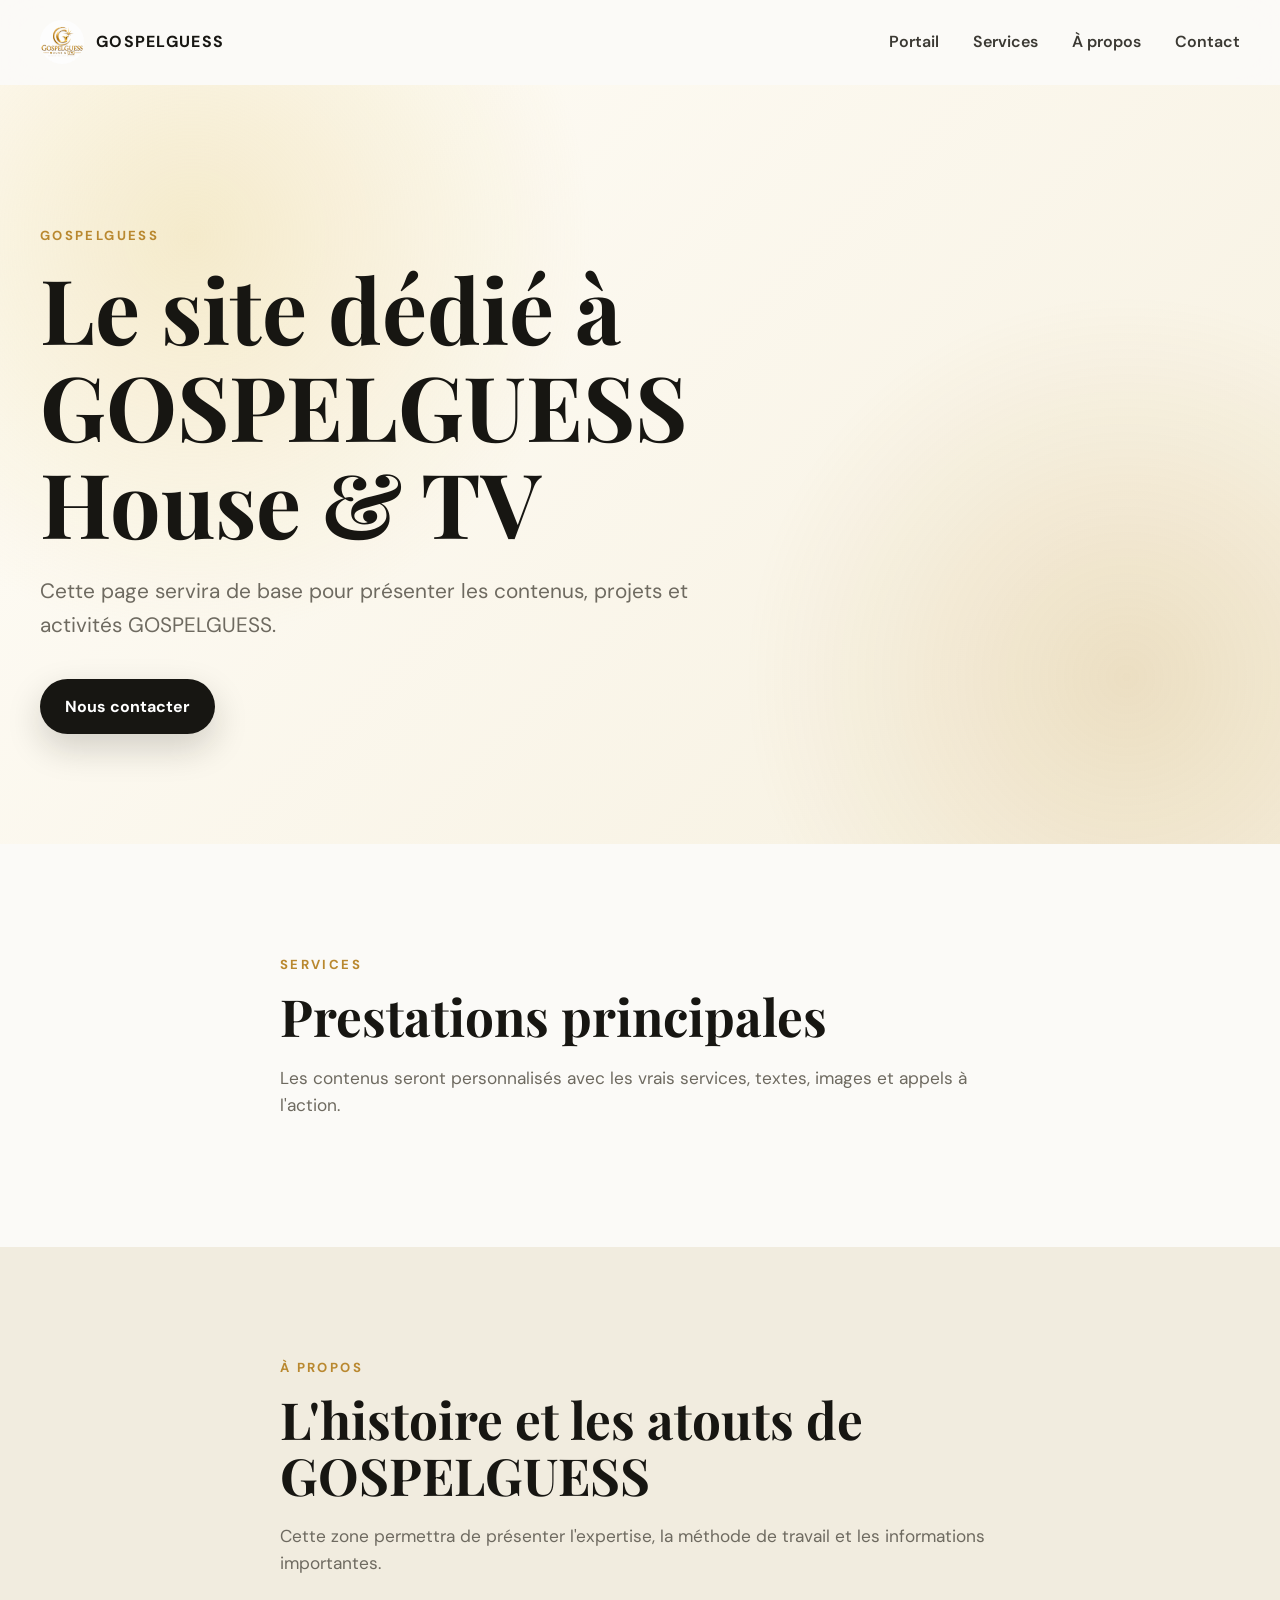
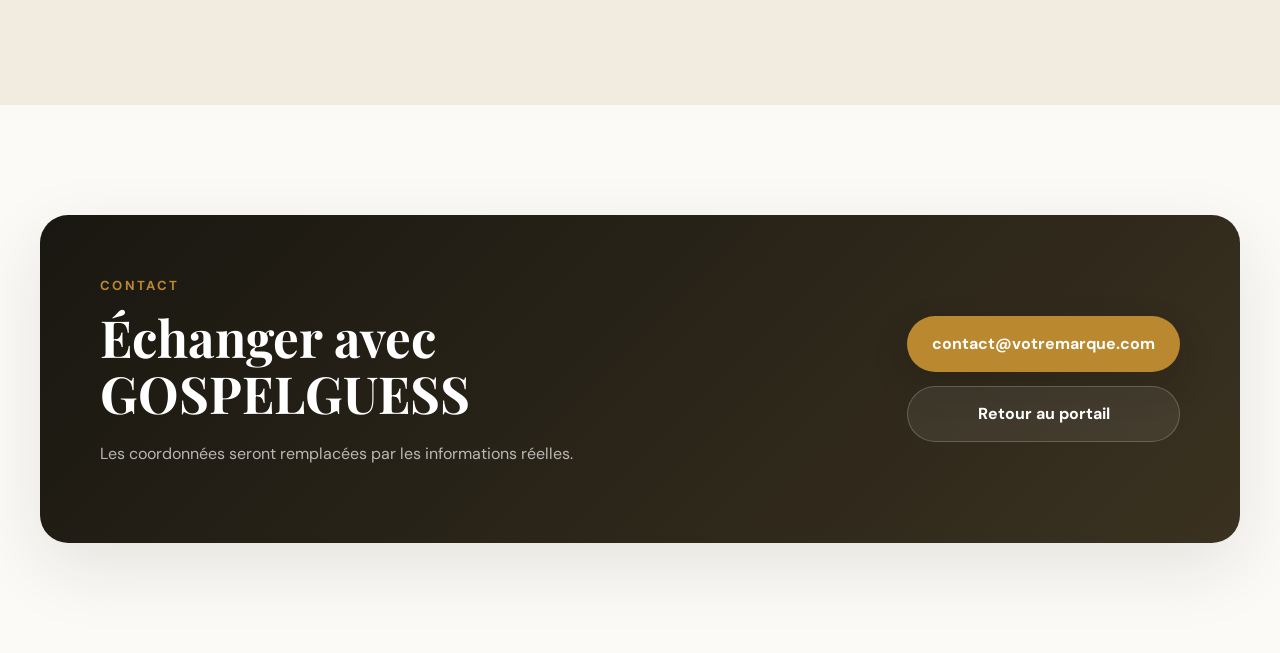
==== sites/gospelguess/index.html @ b6d214f9 "Initial version of Kwinda Group portal" ====
﻿<!DOCTYPE html>
<html lang="fr">
<head>
  <meta charset="UTF-8">
  <meta name="viewport" content="width=device-width, initial-scale=1.0">
  <meta name="description" content="Site vitrine GOSPELGUESS.">
  <title>GOSPELGUESS - Votre Marque</title>
  <link rel="preconnect" href="https://fonts.googleapis.com">
  <link rel="preconnect" href="https://fonts.gstatic.com" crossorigin>
  <link href="https://fonts.googleapis.com/css2?family=DM+Sans:wght@400;500;600;700&family=Playfair+Display:wght@600;700&display=swap" rel="stylesheet">
  <link rel="stylesheet" href="../../ressources/css/styles.css">
  <link rel="stylesheet" href="../fichiers-communs/styles-pages.css">
</head>
<body class="company-site">
  <header class="site-header"><div class="container header-inner"><a class="brand" href="../../index.html" aria-label="Retour au portail"><img src="../../logos/entreprise_7.png" alt="Logo GOSPELGUESS"><span>GOSPELGUESS</span></a><button class="menu-toggle" type="button" aria-label="Ouvrir le menu" aria-expanded="false"><span></span><span></span><span></span></button><nav class="main-nav" aria-label="Navigation principale"><a href="../../index.html">Portail</a><a href="#services">Services</a><a href="#apropos">À propos</a><a href="#contact">Contact</a></nav></div></header>
  <main>
    <section class="hero company-hero" id="accueil"><div class="container hero-content"><p class="eyebrow">GOSPELGUESS</p><h1>Le site dédié à GOSPELGUESS House & TV</h1><p class="hero-text">Cette page servira de base pour présenter les contenus, projets et activités GOSPELGUESS.</p><a class="button button-primary" href="#contact">Nous contacter</a></div></section>
    <section class="section" id="services"><div class="container section-heading"><p class="eyebrow">Services</p><h2>Prestations principales</h2><p>Les contenus seront personnalisés avec les vrais services, textes, images et appels à l'action.</p></div></section>
    <section class="about section" id="apropos"><div class="container section-heading"><p class="eyebrow">À propos</p><h2>L'histoire et les atouts de GOSPELGUESS</h2><p>Cette zone permettra de présenter l'expertise, la méthode de travail et les informations importantes.</p></div></section>
    <section class="contact section" id="contact"><div class="container contact-card"><div><p class="eyebrow">Contact</p><h2>Échanger avec GOSPELGUESS</h2><p>Les coordonnées seront remplacées par les informations réelles.</p></div><div class="contact-actions"><a class="button button-primary" href="mailto:contact@votremarque.com">contact@votremarque.com</a><a class="button button-secondary" href="../../index.html">Retour au portail</a></div></div></section>
  </main>
  <script src="../fichiers-communs/interactions-pages.js"></script>
</body>
</html>
---- ressources/css/styles.css ----
/* ================================
   VARIABLES
================================ */
:root {
  --background: #fbfaf7;
  --surface: #ffffff;
  --text: #171612;
  --muted: #6e6a60;
  --gold: #b9882f;
  --gold-light: #ead69a;
  --border: rgba(23, 22, 18, 0.10);
  --shadow: 0 24px 70px rgba(31, 25, 12, 0.10);
  --radius-lg: 28px;
  --radius-md: 20px;
  --container: 1200px;
}

/* ================================
   BASE
================================ */
* {
  box-sizing: border-box;
}

html {
  scroll-behavior: smooth;
}

body {
  margin: 0;
  background: var(--background);
  color: var(--text);
  font-family: "DM Sans", Arial, sans-serif;
  line-height: 1.6;
}

img {
  display: block;
  max-width: 100%;
}

a {
  color: inherit;
  text-decoration: none;
}

button,
input,
textarea {
  font: inherit;
}

.container {
  width: min(calc(100% - 40px), var(--container));
  margin-inline: auto;
}

.section {
  padding: 110px 0;
}

.eyebrow {
  margin: 0 0 14px;
  color: var(--gold);
  font-size: 0.82rem;
  font-weight: 700;
  letter-spacing: 0.18em;
  text-transform: uppercase;
}

h1,
h2,
h3,
p {
  margin-top: 0;
}

h1,
h2 {
  font-family: "Playfair Display", Georgia, serif;
  line-height: 1.08;
}

h1 {
  max-width: 850px;
  margin-bottom: 24px;
  font-size: clamp(3rem, 7vw, 6.4rem);
}

h2 {
  margin-bottom: 20px;
  font-size: clamp(2.2rem, 4vw, 4rem);
}

h3 {
  margin-bottom: 10px;
  font-size: 1.25rem;
}

/* ================================
   HEADER
================================ */
.site-header {
  position: sticky;
  top: 0;
  z-index: 50;
  border-bottom: 1px solid transparent;
  background: rgba(251, 250, 247, 0.84);
  backdrop-filter: blur(18px);
  transition: border-color 0.25s ease, box-shadow 0.25s ease;
}

.site-header.scrolled {
  border-color: var(--border);
  box-shadow: 0 10px 40px rgba(23, 22, 18, 0.05);
}

.header-inner {
  min-height: 84px;
  display: flex;
  align-items: center;
  justify-content: space-between;
  gap: 30px;
}

.brand,
.footer-brand {
  display: flex;
  align-items: center;
  gap: 12px;
  font-weight: 700;
  letter-spacing: 0.08em;
}

.brand img,
.footer-brand img {
  width: 44px;
  height: 44px;
}

.main-nav {
  display: flex;
  align-items: center;
  gap: 34px;
}

.main-nav a {
  position: relative;
  color: #3b3933;
  font-weight: 600;
}

.main-nav a::after {
  position: absolute;
  right: 0;
  bottom: -8px;
  left: 0;
  height: 2px;
  background: var(--gold);
  content: "";
  transform: scaleX(0);
  transform-origin: right;
  transition: transform 0.25s ease;
}

.main-nav a:hover::after {
  transform: scaleX(1);
  transform-origin: left;
}

.menu-toggle {
  display: none;
  width: 46px;
  height: 46px;
  padding: 11px;
  border: 1px solid var(--border);
  border-radius: 14px;
  background: var(--surface);
  cursor: pointer;
}

.menu-toggle span {
  display: block;
  height: 2px;
  margin: 5px 0;
  background: var(--text);
  transition: transform 0.25s ease, opacity 0.25s ease;
}

/* ================================
   HERO
================================ */
.hero {
  position: relative;
  min-height: 760px;
  display: grid;
  place-items: center;
  overflow: hidden;
  background:
    radial-gradient(circle at 15% 20%, rgba(234, 214, 154, 0.45), transparent 32%),
    radial-gradient(circle at 88% 78%, rgba(185, 136, 47, 0.18), transparent 30%),
    linear-gradient(135deg, #fffdf8 0%, #f6f0df 100%);
}

.hero-content {
  position: relative;
  z-index: 2;
  padding: 140px 0 110px;
}

.hero-text {
  max-width: 680px;
  margin-bottom: 38px;
  color: var(--muted);
  font-size: clamp(1.05rem, 2vw, 1.3rem);
}

.hero-decoration {
  position: absolute;
  border: 1px solid rgba(185, 136, 47, 0.22);
  border-radius: 50%;
}

.hero-decoration-one {
  width: 420px;
  height: 420px;
  right: -150px;
  top: 70px;
}

.hero-decoration-two {
  width: 220px;
  height: 220px;
  right: 140px;
  bottom: -75px;
}

.button {
  min-height: 54px;
  display: inline-flex;
  align-items: center;
  justify-content: center;
  padding: 14px 24px;
  border: 1px solid transparent;
  border-radius: 999px;
  font-weight: 700;
  transition: transform 0.25s ease, box-shadow 0.25s ease, background 0.25s ease;
}

.button:hover {
  transform: translateY(-3px);
}

.button-primary {
  background: var(--text);
  color: white;
  box-shadow: 0 14px 35px rgba(23, 22, 18, 0.18);
}

.button-primary:hover {
  background: var(--gold);
  box-shadow: 0 16px 38px rgba(185, 136, 47, 0.30);
}

.button-secondary {
  border-color: var(--border);
  background: white;
}

/* ================================
   PLATFORMS
================================ */
.section-heading {
  max-width: 720px;
  margin-bottom: 52px;
}

.section-heading > p:last-child {
  color: var(--muted);
  font-size: 1.08rem;
}

.platform-grid {
  display: grid;
  grid-template-columns: repeat(4, minmax(0, 1fr));
  gap: 18px;
}

.platform-card {
  overflow: hidden;
  border: 1px solid var(--border);
  border-radius: var(--radius-lg);
  background: var(--surface);
  box-shadow: 0 14px 45px rgba(23, 22, 18, 0.05);
  transition: transform 0.3s ease, box-shadow 0.3s ease;
}

.platform-card:hover {
  transform: translateY(-10px);
  box-shadow: var(--shadow);
}

.platform-visual {
  min-height: 225px;
  display: grid;
  place-items: center;
  padding: 34px;
}

.platform-visual img {
  width: 125px;
  height: 125px;
}

.visual-gold {
  background: linear-gradient(135deg, #a87826, #edce7a);
}

.visual-cream {
  background: linear-gradient(135deg, #f0db8a, #fff8dc);
}

.visual-sand {
  background: linear-gradient(135deg, #ddcba5, #f4ead4);
}

.visual-blue {
  background: linear-gradient(135deg, #70d8f2, #d9f7ff);
}

.visual-green {
  background: linear-gradient(135deg, #9fd6b0, #e7f7ec);
}

.platform-content {
  padding: 24px;
}

.platform-number {
  display: inline-block;
  margin-bottom: 16px;
  color: var(--gold);
  font-size: 0.8rem;
  font-weight: 700;
  letter-spacing: 0.15em;
}

.platform-content p {
  min-height: 78px;
  color: var(--muted);
}

.platform-link {
  display: inline-flex;
  gap: 8px;
  align-items: center;
  font-weight: 700;
}

.platform-card:hover .platform-link span {
  transform: translateX(5px);
}

.platform-link span {
  transition: transform 0.25s ease;
}

/* ================================
   ABOUT
================================ */
.about {
  background: #f1ecdf;
}

.about-grid {
  display: grid;
  grid-template-columns: 0.9fr 1.1fr;
  gap: 90px;
  align-items: center;
}

.about-visual {
  position: relative;
  min-height: 520px;
}

.about-shape-main {
  position: absolute;
  inset: 10px 50px 60px 0;
  display: grid;
  place-items: center;
  border-radius: 45% 45% 18% 45%;
  background: linear-gradient(145deg, #1c1a16, #3b3425);
  box-shadow: var(--shadow);
}

.about-shape-main img {
  width: 190px;
  filter: brightness(0) invert(1);
}

.about-shape-small {
  position: absolute;
  right: 0;
  bottom: 0;
  width: 190px;
  height: 190px;
  border: 14px solid #f1ecdf;
  border-radius: 50%;
  background: linear-gradient(135deg, #d5a449, #f5de9c);
}

.about-content > p:not(.eyebrow) {
  max-width: 650px;
  color: var(--muted);
  font-size: 1.08rem;
}

.feature-list {
  display: grid;
  gap: 18px;
  margin-top: 35px;
}

.feature {
  display: grid;
  grid-template-columns: 46px 1fr;
  gap: 16px;
  align-items: start;
  padding: 18px;
  border: 1px solid rgba(23, 22, 18, 0.08);
  border-radius: 18px;
  background: rgba(255, 255, 255, 0.55);
}

.feature > span {
  width: 40px;
  height: 40px;
  display: grid;
  place-items: center;
  border-radius: 50%;
  background: var(--text);
  color: white;
  font-weight: 700;
}

.feature h3,
.feature p {
  margin-bottom: 0;
}

.feature p {
  color: var(--muted);
}

/* ================================
   FOUNDER
================================ */
.founder {
  background: #fffdf8;
}

.founder-grid {
  display: grid;
  grid-template-columns: minmax(320px, 0.9fr) 1.1fr;
  gap: 90px;
  align-items: center;
}

.founder-photo {
  position: relative;
  max-width: 520px;
  padding: 18px;
  border-radius: 48% 48% 22px 22px;
  background: linear-gradient(145deg, #e6cf9f, #b98230);
  box-shadow: var(--shadow);
}

.founder-photo::after {
  content: "";
  position: absolute;
  right: -24px;
  bottom: -24px;
  width: 120px;
  height: 120px;
  border: 10px solid #fffdf8;
  border-radius: 50%;
  background: #1c1a16;
}

.founder-photo img {
  position: relative;
  z-index: 1;
  width: 100%;
  aspect-ratio: 4 / 5;
  border-radius: calc(48% - 10px) calc(48% - 10px) 12px 12px;
  object-fit: cover;
  object-position: center top;
}

.founder-content > p:not(.eyebrow) {
  max-width: 670px;
  color: var(--muted);
  font-size: 1.05rem;
}

.founder-content .founder-lead {
  color: var(--text);
  font-size: 1.18rem;
}

.founder-content .founder-title {
  margin-top: -8px;
  color: #a06f27;
  font-weight: 700;
  letter-spacing: 0.02em;
}

.founder-content blockquote {
  margin: 32px 0 0;
  padding: 20px 0 20px 24px;
  border-left: 3px solid var(--gold);
  color: var(--text);
  font-family: "Playfair Display", serif;
  font-size: clamp(1.2rem, 2vw, 1.55rem);
  line-height: 1.5;
}

/* ================================
   CONTACT
================================ */
.contact-card {
  display: flex;
  align-items: center;
  justify-content: space-between;
  gap: 50px;
  padding: 60px;
  border-radius: var(--radius-lg);
  background: linear-gradient(135deg, #191711, #3a3120);
  color: white;
  box-shadow: var(--shadow);
}

.contact-card > div:first-child {
  max-width: 650px;
}

.contact-card p:not(.eyebrow) {
  color: rgba(255, 255, 255, 0.68);
}

.contact-actions {
  display: flex;
  flex-direction: column;
  gap: 14px;
  align-items: stretch;
  min-width: 250px;
}

.contact-card .button-primary {
  background: var(--gold);
}

.contact-card .button-secondary {
  border-color: rgba(255, 255, 255, 0.20);
  background: rgba(255, 255, 255, 0.07);
  color: white;
}

/* ================================
   FOOTER
================================ */
.site-footer {
  padding: 34px 0;
  border-top: 1px solid var(--border);
}

.footer-inner {
  display: flex;
  align-items: center;
  justify-content: space-between;
  gap: 24px;
}

.footer-inner p {
  margin: 0;
  color: var(--muted);
  font-size: 0.92rem;
}

/* ================================
   REVEAL ANIMATION
================================ */
.reveal {
  opacity: 0;
  transform: translateY(24px);
  transition: opacity 0.7s ease, transform 0.7s ease;
}

.reveal.visible {
  opacity: 1;
  transform: translateY(0);
}

/* ================================
   RESPONSIVE
================================ */

@media (max-width: 1250px) {
  .platform-grid {
    grid-template-columns: repeat(2, 1fr);
  }
}

@media (max-width: 1050px) {
  .platform-grid {
    grid-template-columns: repeat(2, 1fr);
  }

  .about-grid {
    grid-template-columns: 1fr;
    gap: 55px;
  }

  .founder-grid {
    grid-template-columns: 1fr;
    gap: 55px;
  }

  .founder-photo {
    width: min(100%, 520px);
    margin: 0 auto;
  }

  .about-visual {
    min-height: 430px;
  }

  .contact-card {
    align-items: flex-start;
    flex-direction: column;
  }

  .contact-actions {
    width: 100%;
  }
}

@media (max-width: 760px) {
  .section {
    padding: 78px 0;
  }

  .header-inner {
    min-height: 72px;
  }

  .menu-toggle {
    display: block;
    position: relative;
    z-index: 3;
  }

  .main-nav {
    position: fixed;
    top: 0;
    right: 0;
    width: min(82vw, 360px);
    height: 100vh;
    padding: 110px 36px 40px;
    flex-direction: column;
    align-items: flex-start;
    background: white;
    box-shadow: -30px 0 70px rgba(0, 0, 0, 0.10);
    transform: translateX(110%);
    transition: transform 0.3s ease;
  }

  .main-nav.open {
    transform: translateX(0);
  }

  .menu-toggle.open span:nth-child(1) {
    transform: translateY(7px) rotate(45deg);
  }

  .menu-toggle.open span:nth-child(2) {
    opacity: 0;
  }

  .menu-toggle.open span:nth-child(3) {
    transform: translateY(-7px) rotate(-45deg);
  }

  .hero {
    min-height: 670px;
  }

  .hero-content {
    padding: 110px 0 80px;
  }

  .platform-grid {
    grid-template-columns: 1fr;
  }

  .platform-card,
  .platform-card:nth-child(4),
  .platform-card:nth-child(5),
  .platform-card:nth-child(6) {
    width: 100%;
    grid-column: auto;
  }

  .platform-visual {
    min-height: 230px;
  }

  .about-visual {
    min-height: 340px;
  }

  .about-shape-main {
    inset: 0 35px 45px 0;
  }

  .about-shape-small {
    width: 145px;
    height: 145px;
  }

  .founder-grid {
    gap: 45px;
  }

  .founder-photo {
    padding: 12px;
  }

  .founder-photo::after {
    right: -10px;
    bottom: -18px;
    width: 90px;
    height: 90px;
  }

  .contact-card {
    padding: 38px 26px;
  }

  .footer-inner {
    align-items: flex-start;
    flex-direction: column;
  }
}
---- sites/fichiers-communs/styles-pages.css ----
﻿.company-site .brand img {
  border-radius: 50%;
  object-fit: cover;
}

.company-hero {
  min-height: 680px;
}

.company-site .section-heading {
  margin-bottom: 0;
}
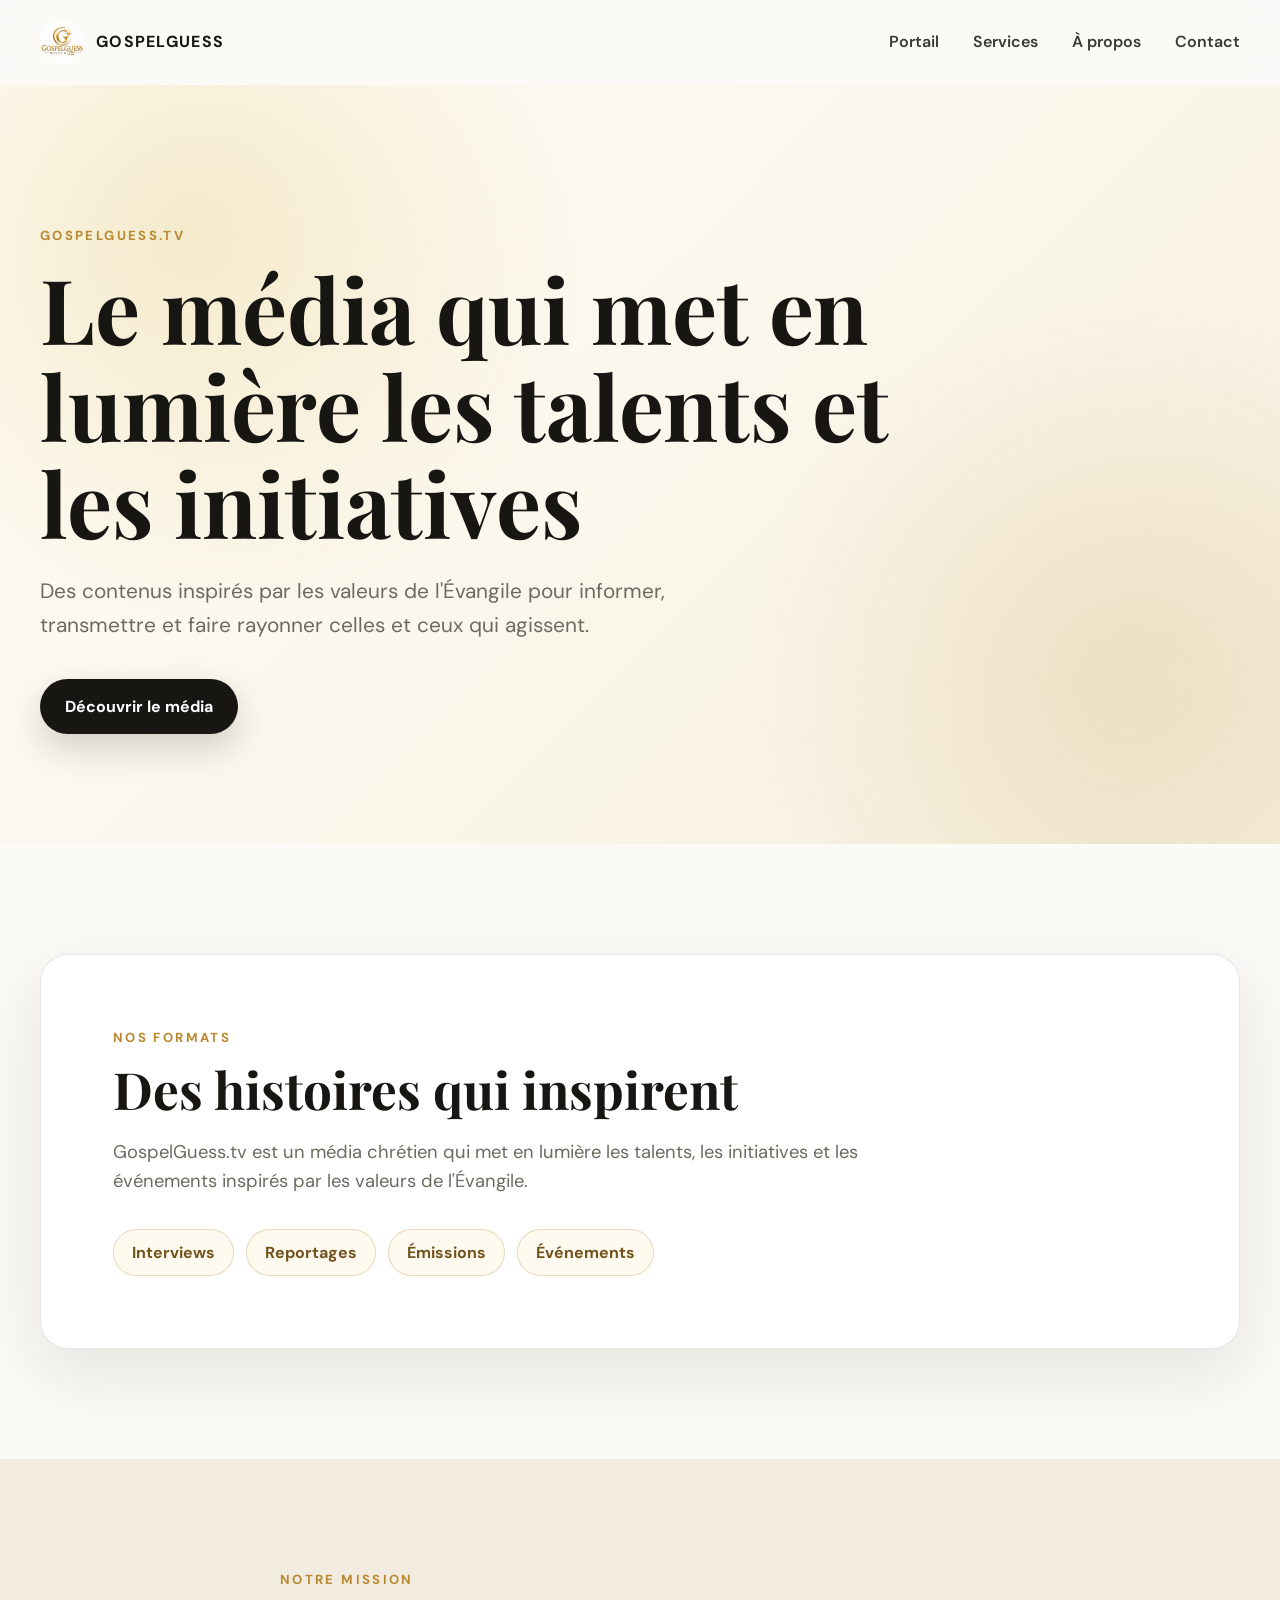
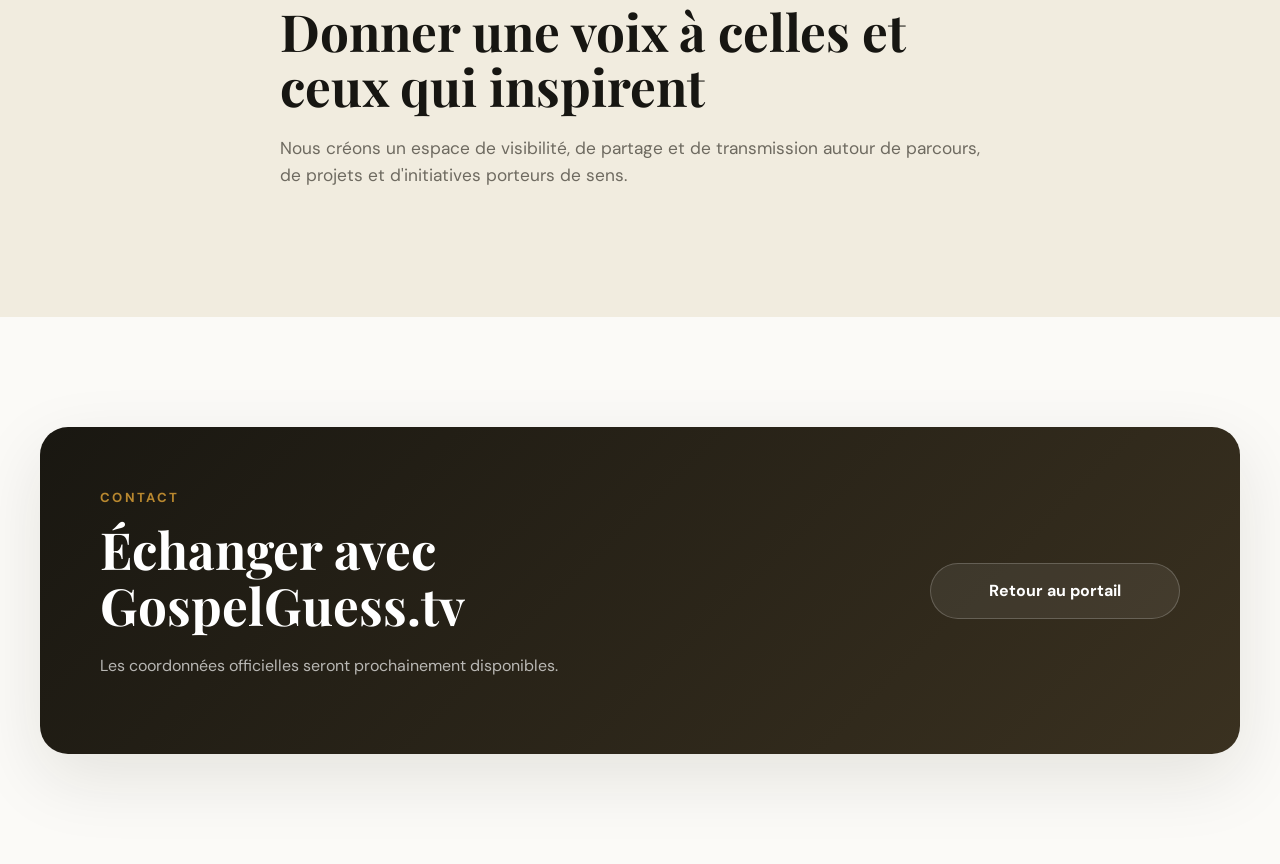
==== commit 5a1a001a: "Intégration des présentations des entreprises et refonte de Renaissance" ====
--- a/sites/gospelguess/index.html
+++ b/sites/gospelguess/index.html
@@ -4,7 +4,7 @@
   <meta charset="UTF-8">
   <meta name="viewport" content="width=device-width, initial-scale=1.0">
   <meta name="description" content="Site vitrine GOSPELGUESS.">
-  <title>GOSPELGUESS - Votre Marque</title>
+  <title>GospelGuess.tv - Kwinda Group</title>
   <link rel="preconnect" href="https://fonts.googleapis.com">
   <link rel="preconnect" href="https://fonts.gstatic.com" crossorigin>
   <link href="https://fonts.googleapis.com/css2?family=DM+Sans:wght@400;500;600;700&family=Playfair+Display:wght@600;700&display=swap" rel="stylesheet">
@@ -14,10 +14,10 @@
 <body class="company-site">
   <header class="site-header"><div class="container header-inner"><a class="brand" href="../../index.html" aria-label="Retour au portail"><img src="../../logos/entreprise_7.png" alt="Logo GOSPELGUESS"><span>GOSPELGUESS</span></a><button class="menu-toggle" type="button" aria-label="Ouvrir le menu" aria-expanded="false"><span></span><span></span><span></span></button><nav class="main-nav" aria-label="Navigation principale"><a href="../../index.html">Portail</a><a href="#services">Services</a><a href="#apropos">À propos</a><a href="#contact">Contact</a></nav></div></header>
   <main>
-    <section class="hero company-hero" id="accueil"><div class="container hero-content"><p class="eyebrow">GOSPELGUESS</p><h1>Le site dédié à GOSPELGUESS House & TV</h1><p class="hero-text">Cette page servira de base pour présenter les contenus, projets et activités GOSPELGUESS.</p><a class="button button-primary" href="#contact">Nous contacter</a></div></section>
-    <section class="section" id="services"><div class="container section-heading"><p class="eyebrow">Services</p><h2>Prestations principales</h2><p>Les contenus seront personnalisés avec les vrais services, textes, images et appels à l'action.</p></div></section>
-    <section class="about section" id="apropos"><div class="container section-heading"><p class="eyebrow">À propos</p><h2>L'histoire et les atouts de GOSPELGUESS</h2><p>Cette zone permettra de présenter l'expertise, la méthode de travail et les informations importantes.</p></div></section>
-    <section class="contact section" id="contact"><div class="container contact-card"><div><p class="eyebrow">Contact</p><h2>Échanger avec GOSPELGUESS</h2><p>Les coordonnées seront remplacées par les informations réelles.</p></div><div class="contact-actions"><a class="button button-primary" href="mailto:contact@votremarque.com">contact@votremarque.com</a><a class="button button-secondary" href="../../index.html">Retour au portail</a></div></div></section>
+    <section class="hero company-hero" id="accueil"><div class="container hero-content"><p class="eyebrow">GospelGuess.tv</p><h1>Le média qui met en lumière les talents et les initiatives</h1><p class="hero-text">Des contenus inspirés par les valeurs de l'Évangile pour informer, transmettre et faire rayonner celles et ceux qui agissent.</p><a class="button button-primary" href="#services">Découvrir le média</a></div></section>
+    <section class="section" id="services"><div class="container content-panel"><p class="eyebrow">Nos formats</p><h2>Des histoires qui inspirent</h2><p class="content-lead">GospelGuess.tv est un média chrétien qui met en lumière les talents, les initiatives et les événements inspirés par les valeurs de l'Évangile.</p><div class="service-tags"><span>Interviews</span><span>Reportages</span><span>Émissions</span><span>Événements</span></div></div></section>
+    <section class="about section" id="apropos"><div class="container section-heading"><p class="eyebrow">Notre mission</p><h2>Donner une voix à celles et ceux qui inspirent</h2><p>Nous créons un espace de visibilité, de partage et de transmission autour de parcours, de projets et d'initiatives porteurs de sens.</p></div></section>
+    <section class="contact section" id="contact"><div class="container contact-card"><div><p class="eyebrow">Contact</p><h2>Échanger avec GospelGuess.tv</h2><p>Les coordonnées officielles seront prochainement disponibles.</p></div><div class="contact-actions"><a class="button button-secondary" href="../../index.html">Retour au portail</a></div></div></section>
   </main>
   <script src="../fichiers-communs/interactions-pages.js"></script>
 </body>
--- a/ressources/css/styles.css
+++ b/ressources/css/styles.css
@@ -24,10 +24,15 @@
 
 html {
   scroll-behavior: smooth;
+  overflow-x: hidden;
 }
 
 body {
+  position: relative;
+  width: 100%;
+  min-width: 100%;
   margin: 0;
+  overflow-x: hidden;
   background: var(--background);
   color: var(--text);
   font-family: "DM Sans", Arial, sans-serif;
@@ -116,6 +121,7 @@
 }
 
 .header-inner {
+  min-width: 0;
   min-height: 84px;
   display: flex;
   align-items: center;
@@ -125,6 +131,7 @@
 
 .brand,
 .footer-brand {
+  min-width: 0;
   display: flex;
   align-items: center;
   gap: 12px;
@@ -646,13 +653,19 @@
   }
 }
 
-@media (max-width: 760px) {
+@media (max-width: 900px) {
   .section {
     padding: 78px 0;
   }
 
   .header-inner {
     min-height: 72px;
+  }
+
+  .brand span {
+    overflow: hidden;
+    text-overflow: ellipsis;
+    white-space: nowrap;
   }
 
   .menu-toggle {
@@ -672,12 +685,23 @@
     align-items: flex-start;
     background: white;
     box-shadow: -30px 0 70px rgba(0, 0, 0, 0.10);
-    transform: translateX(110%);
-    transition: transform 0.3s ease;
+    transform: translate3d(110%, 0, 0);
+    visibility: hidden;
+    opacity: 0;
+    pointer-events: none;
+    transition: transform 0.3s ease, opacity 0.3s ease, visibility 0s linear 0.3s;
   }
 
   .main-nav.open {
-    transform: translateX(0);
+    transform: translate3d(0, 0, 0);
+    visibility: visible;
+    opacity: 1;
+    pointer-events: auto;
+    transition-delay: 0s;
+  }
+
+  body.nav-open {
+    overflow: hidden;
   }
 
   .menu-toggle.open span:nth-child(1) {
@@ -748,6 +772,10 @@
     padding: 38px 26px;
   }
 
+  .contact-actions {
+    min-width: 0;
+  }
+
   .footer-inner {
     align-items: flex-start;
     flex-direction: column;
--- a/sites/fichiers-communs/styles-pages.css
+++ b/sites/fichiers-communs/styles-pages.css
@@ -11,4 +11,94 @@
   margin-bottom: 0;
 }
 
+.service-showcase {
+  background: #fffdf8;
+}
 
+.service-showcase-grid {
+  display: grid;
+  grid-template-columns: 1.08fr 0.92fr;
+  gap: clamp(45px, 7vw, 90px);
+  align-items: center;
+}
+
+.service-showcase-grid-reverse .service-showcase-image {
+  order: 2;
+}
+
+.service-showcase-image {
+  overflow: hidden;
+  border-radius: 30px;
+  box-shadow: var(--shadow);
+}
+
+.service-showcase-image img {
+  width: 100%;
+  aspect-ratio: 4 / 3;
+  object-fit: cover;
+  transition: transform 0.6s ease;
+}
+
+.service-showcase-image:hover img {
+  transform: scale(1.025);
+}
+
+.service-showcase-content > p:not(.eyebrow) {
+  color: var(--muted);
+  font-size: 1.05rem;
+}
+
+.service-showcase-content .service-showcase-lead {
+  color: var(--text);
+  font-size: 1.16rem;
+}
+
+.service-showcase-content .button {
+  margin-top: 16px;
+}
+
+.content-panel {
+  padding: clamp(38px, 6vw, 72px);
+  border: 1px solid var(--border);
+  border-radius: var(--radius-lg);
+  background: var(--surface);
+  box-shadow: var(--shadow);
+}
+
+.content-panel h2 {
+  max-width: 820px;
+}
+
+.content-panel .content-lead {
+  max-width: 850px;
+  color: var(--muted);
+  font-size: 1.15rem;
+}
+
+.service-tags {
+  display: flex;
+  flex-wrap: wrap;
+  gap: 12px;
+  margin-top: 32px;
+}
+
+.service-tags span {
+  padding: 10px 18px;
+  border: 1px solid rgba(185, 136, 47, 0.3);
+  border-radius: 999px;
+  background: #fffaf0;
+  color: #72531c;
+  font-weight: 700;
+}
+
+@media (max-width: 900px) {
+  .service-showcase-grid {
+    grid-template-columns: 1fr;
+  }
+
+  .service-showcase-grid-reverse .service-showcase-image {
+    order: 0;
+  }
+}
+
+
